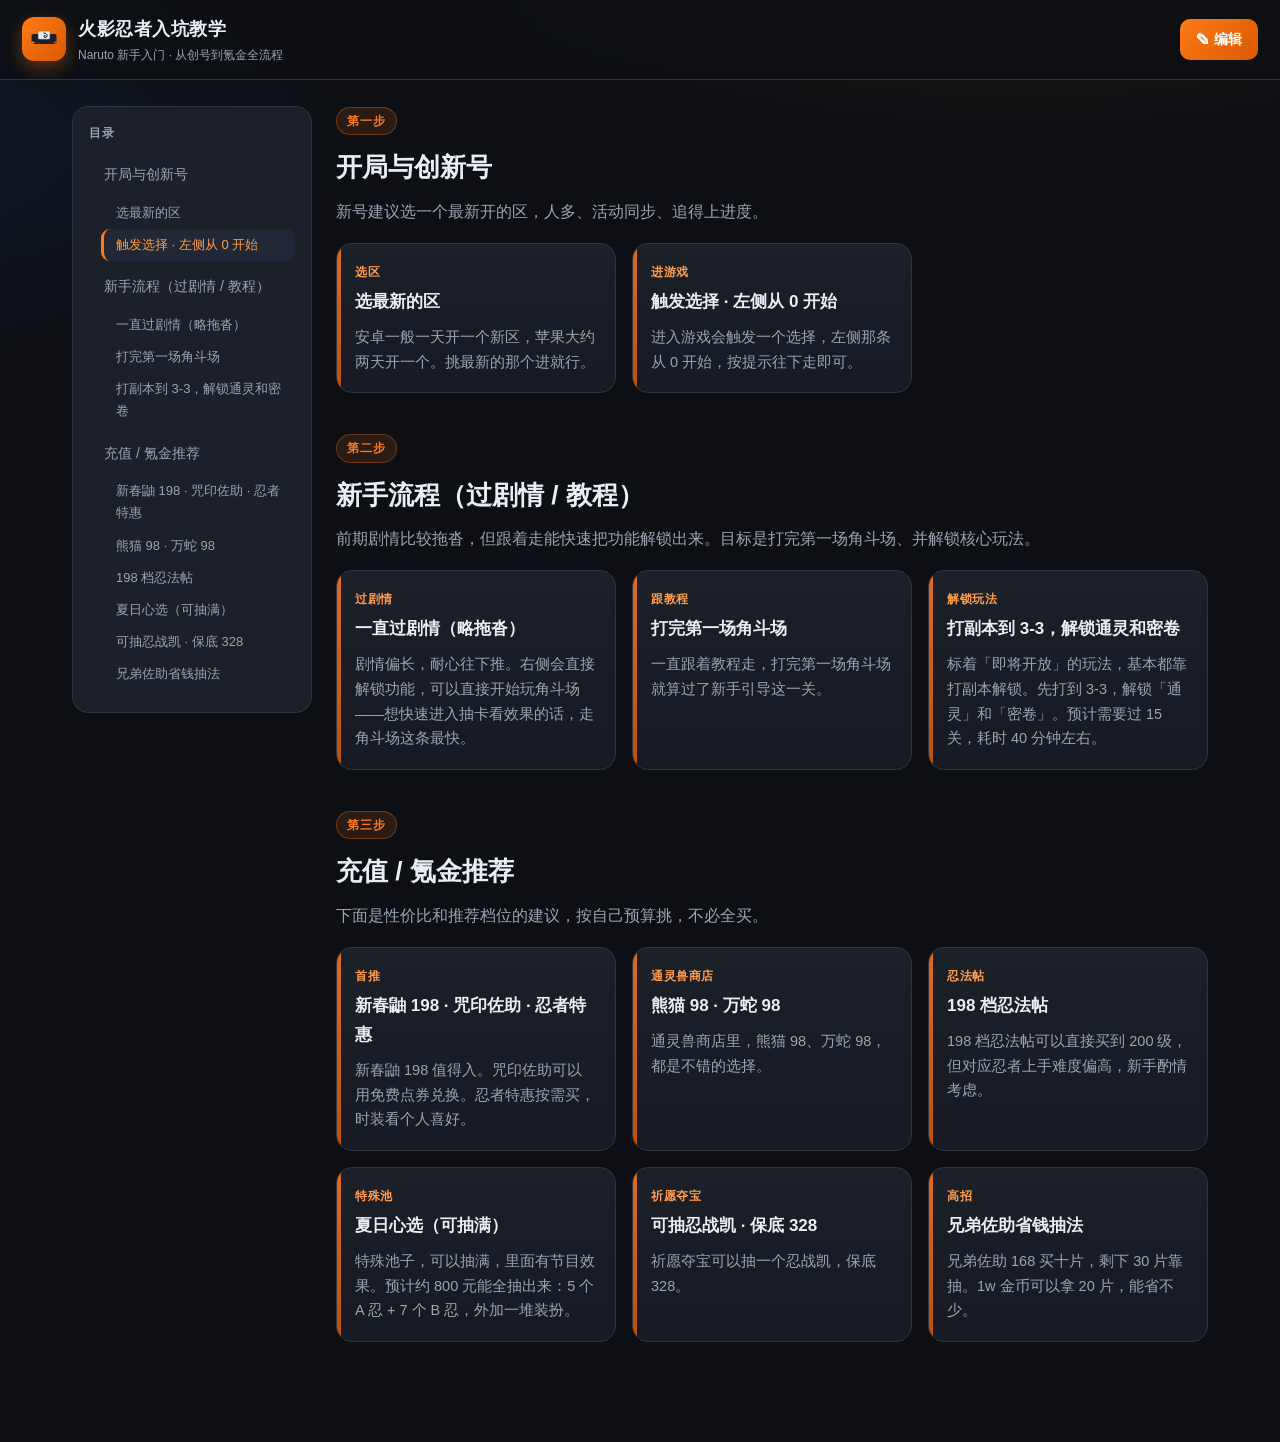
==== index.html @ 10909a41 "初始化火影忍者入坑教学静态站点 目录树+卡片结构，含展示页与密码保护的可视化编辑页， 支持文字/图片/视频卡片及JSON导入导出。" ====
<!DOCTYPE html>
<html lang="zh-CN">
<head>
  <meta charset="UTF-8" />
  <meta name="viewport" content="width=device-width, initial-scale=1.0" />
  <title>火影忍者入坑教学</title>
  <link rel="icon" href="assets/logo.svg" />
  <link rel="stylesheet" href="assets/style.css" />
</head>
<body>
  <header class="topbar">
    <div class="brand">
      <span class="brand-mark"><img src="assets/logo.svg" alt="" /></span>
      <span class="brand-copy">
        <span class="brand-title" id="site-title">火影忍者入坑教学</span>
        <span class="brand-subtitle" id="site-subtitle"></span>
      </span>
    </div>
    <nav class="top-actions">
      <a class="btn btn-primary" href="edit.html">✎ 编辑</a>
    </nav>
  </header>

  <main class="layout">
    <aside class="sidebar">
      <h2>目录</h2>
      <ul class="toc-list" id="toc"></ul>
    </aside>
    <section class="content" id="content"></section>
  </main>

  <script src="assets/app.js"></script>
</body>
</html>
---- assets/style.css ----
/* ===== 火影忍者入坑教学 · 全站样式 ===== */
:root {
  --bg: #0d0f14;
  --bg-soft: #161a22;
  --panel: #1b2029;
  --panel-2: #212734;
  --line: #2d3442;
  --text: #e9edf4;
  --text-dim: #9aa4b4;
  --orange: #ff7a18;
  --orange-2: #ff9d4d;
  --orange-deep: #d95a00;
  --blue: #3aa0ff;
  --green: #4ad991;
  --red: #ff5a5a;
  --radius: 16px;
  --shadow: 0 10px 30px rgba(0,0,0,.35);
}

* { box-sizing: border-box; }
html, body { margin: 0; padding: 0; }
body {
  background:
    radial-gradient(1200px 500px at 80% -10%, rgba(255,122,24,.12), transparent 60%),
    radial-gradient(900px 400px at -10% 10%, rgba(58,160,255,.08), transparent 55%),
    var(--bg);
  color: var(--text);
  font-family: -apple-system, BlinkMacSystemFont, "Segoe UI", "PingFang SC",
    "Microsoft YaHei", "Hiragino Sans GB", sans-serif;
  line-height: 1.7;
  min-height: 100vh;
  -webkit-font-smoothing: antialiased;
}

a { color: inherit; text-decoration: none; }
button { font-family: inherit; cursor: pointer; }

/* ===== 顶部栏 ===== */
.topbar {
  position: sticky;
  top: 0;
  z-index: 20;
  display: flex;
  align-items: center;
  justify-content: space-between;
  gap: 16px;
  padding: 14px 22px;
  background: rgba(13,15,20,.82);
  backdrop-filter: blur(10px);
  border-bottom: 1px solid var(--line);
}
.brand { display: flex; align-items: center; gap: 12px; }
.brand-mark {
  width: 44px; height: 44px;
  display: grid; place-items: center;
  border-radius: 12px;
  background: linear-gradient(135deg, var(--orange), var(--orange-deep));
  box-shadow: 0 6px 18px rgba(255,122,24,.35);
  flex: 0 0 auto;
}
.brand-mark img, .brand-mark svg { width: 30px; height: 30px; }
.brand-title { font-size: 18px; font-weight: 800; letter-spacing: .5px; display: block; }
.brand-subtitle { font-size: 12px; color: var(--text-dim); display: block; }

.top-actions { display: flex; align-items: center; gap: 10px; }
.btn {
  display: inline-flex; align-items: center; gap: 8px;
  padding: 9px 16px;
  border-radius: 10px;
  border: 1px solid var(--line);
  background: var(--panel);
  color: var(--text);
  font-size: 14px;
  transition: .15s;
}
.btn:hover { border-color: var(--orange); color: var(--orange-2); }
.btn-primary {
  background: linear-gradient(135deg, var(--orange), var(--orange-deep));
  border: none; color: #fff; font-weight: 700;
}
.btn-primary:hover { color: #fff; filter: brightness(1.08); }
.btn-danger { border-color: #5a2b2b; color: #ff8a8a; }
.btn-danger:hover { border-color: var(--red); color: var(--red); }

/* ===== 布局 ===== */
.layout {
  display: grid;
  grid-template-columns: 240px 1fr;
  gap: 24px;
  max-width: 1180px;
  margin: 0 auto;
  padding: 26px 22px 60px;
}

/* 侧边目录 */
.sidebar {
  position: sticky;
  top: 84px;
  align-self: start;
  background: var(--panel);
  border: 1px solid var(--line);
  border-radius: var(--radius);
  padding: 16px;
  max-height: calc(100vh - 110px);
  overflow: auto;
}
.sidebar h2 {
  font-size: 12px;
  text-transform: uppercase;
  letter-spacing: 1px;
  color: var(--text-dim);
  margin: 0 0 12px;
}
.toc-list { list-style: none; margin: 0; padding: 0; }
.toc-list > li { margin-bottom: 4px; }
.toc-link {
  display: block;
  padding: 8px 12px;
  border-radius: 9px;
  font-size: 14px;
  color: var(--text-dim);
  border-left: 3px solid transparent;
  transition: .15s;
}
.toc-link:hover, .toc-link.active {
  color: var(--orange-2);
  background: var(--panel-2);
  border-left-color: var(--orange);
}
.toc-sub { list-style: none; margin: 2px 0 6px; padding-left: 12px; }
.toc-sub .toc-link { font-size: 13px; padding: 5px 12px; }

/* 内容主体 */
.content { min-width: 0; }
.chapter { margin-bottom: 40px; scroll-margin-top: 92px; }
.chapter-head { margin-bottom: 18px; }
.eyebrow {
  display: inline-block;
  font-size: 12px;
  font-weight: 700;
  letter-spacing: 1px;
  color: var(--orange);
  background: rgba(255,122,24,.12);
  border: 1px solid rgba(255,122,24,.3);
  padding: 3px 10px;
  border-radius: 999px;
  margin-bottom: 10px;
}
.chapter-title { font-size: 26px; font-weight: 800; margin: 0 0 8px; }
.chapter-desc { color: var(--text-dim); margin: 0; max-width: 720px; }

.cards { display: grid; grid-template-columns: repeat(auto-fill, minmax(280px, 1fr)); gap: 16px; margin-top: 18px; }
.card {
  background: linear-gradient(180deg, var(--panel), var(--bg-soft));
  border: 1px solid var(--line);
  border-radius: var(--radius);
  padding: 18px;
  transition: .18s;
  position: relative;
  overflow: hidden;
}
.card::before {
  content: "";
  position: absolute; left: 0; top: 0; bottom: 0;
  width: 4px;
  background: linear-gradient(var(--orange), var(--orange-deep));
  opacity: .85;
}
.card:hover { transform: translateY(-3px); border-color: rgba(255,122,24,.5); box-shadow: var(--shadow); }
.card-eyebrow { font-size: 12px; font-weight: 700; color: var(--orange-2); letter-spacing: .5px; }
.card-title { font-size: 17px; font-weight: 700; margin: 6px 0 8px; }
.card-body { color: var(--text-dim); font-size: 14.5px; white-space: pre-wrap; }
.card-img { width: 100%; border-radius: 10px; margin-bottom: 10px; display: block; }
.card-video {
  position: relative;
  width: 100%;
  aspect-ratio: 16 / 9;
  border-radius: 10px;
  overflow: hidden;
  background: #000;
  margin-bottom: 10px;
}
.card-video iframe { position: absolute; inset: 0; width: 100%; height: 100%; border: 0; }

.empty-state {
  text-align: center;
  color: var(--text-dim);
  padding: 80px 20px;
  border: 1px dashed var(--line);
  border-radius: var(--radius);
}
.empty-state strong { color: var(--text); display: block; font-size: 18px; margin-bottom: 8px; }

/* ===== 编辑页 ===== */
.editor-auth {
  position: fixed; inset: 0;
  display: grid; place-items: center;
  background: var(--bg);
  z-index: 100;
  padding: 20px;
}
.editor-auth.hidden { display: none; }
.auth-card {
  width: 100%; max-width: 380px;
  background: var(--panel);
  border: 1px solid var(--line);
  border-radius: var(--radius);
  padding: 30px;
  box-shadow: var(--shadow);
}
.auth-card .brand-mark { width: 54px; height: 54px; margin: 0 auto 16px; }
.auth-card .brand-mark svg { width: 36px; height: 36px; }
.auth-card h1 { font-size: 20px; text-align: center; margin: 0 0 4px; }
.auth-card p { text-align: center; color: var(--text-dim); font-size: 13px; margin: 0 0 20px; }
.auth-error { color: var(--red); font-size: 13px; min-height: 18px; text-align: center; margin-top: 8px; }

.field { display: block; margin-bottom: 14px; }
.field span { display: block; font-size: 13px; color: var(--text-dim); margin-bottom: 6px; }
.field input, .field textarea, .field select {
  width: 100%;
  background: var(--bg-soft);
  border: 1px solid var(--line);
  border-radius: 10px;
  padding: 10px 12px;
  color: var(--text);
  font-size: 14px;
  font-family: inherit;
}
.field textarea { min-height: 110px; resize: vertical; }
.field input:focus, .field textarea:focus, .field select:focus {
  outline: none; border-color: var(--orange);
}

.editor-toolbar {
  display: flex; flex-wrap: wrap; gap: 10px;
  max-width: 1180px; margin: 0 auto; padding: 18px 22px 0;
}
.editor-main { max-width: 1180px; margin: 0 auto; padding: 18px 22px 60px; }
.editor-status { font-size: 13px; color: var(--green); padding: 8px 0; min-height: 20px; }

/* 目录树 */
.tree { list-style: none; margin: 0; padding: 0; }
.tree-node { margin: 6px 0; }
.node-row {
  display: flex; align-items: center; gap: 10px;
  background: var(--panel);
  border: 1px solid var(--line);
  border-radius: 12px;
  padding: 10px 12px;
}
.node-row:hover { border-color: rgba(255,122,24,.4); }
.node-type-badge {
  font-size: 11px; font-weight: 700;
  padding: 2px 8px; border-radius: 6px;
  background: var(--panel-2); color: var(--text-dim);
  flex: 0 0 auto;
}
.node-type-badge.text { color: var(--orange-2); }
.node-type-badge.image { color: var(--green); }
.node-type-badge.video { color: var(--blue); }
.node-info { flex: 1; min-width: 0; }
.node-info .n-title { font-weight: 600; font-size: 15px; overflow: hidden; text-overflow: ellipsis; white-space: nowrap; }
.node-info .n-eyebrow { font-size: 12px; color: var(--text-dim); }
.node-actions { display: flex; gap: 6px; flex: 0 0 auto; }
.icon-btn {
  width: 32px; height: 32px;
  display: grid; place-items: center;
  border-radius: 8px;
  border: 1px solid var(--line);
  background: var(--bg-soft);
  color: var(--text-dim);
  font-size: 15px;
  transition: .15s;
}
.icon-btn:hover { color: var(--orange-2); border-color: var(--orange); }
.icon-btn.del:hover { color: var(--red); border-color: var(--red); }
.tree-children { list-style: none; margin: 6px 0 6px 26px; padding-left: 14px; border-left: 2px dashed var(--line); }

/* 弹窗 */
.modal { position: fixed; inset: 0; z-index: 90; display: none; }
.modal.open { display: block; }
.modal-backdrop { position: absolute; inset: 0; background: rgba(0,0,0,.6); }
.modal-dialog {
  position: relative;
  max-width: 560px;
  margin: 5vh auto;
  max-height: 90vh;
  overflow: auto;
  background: var(--panel);
  border: 1px solid var(--line);
  border-radius: var(--radius);
  padding: 24px;
  box-shadow: var(--shadow);
}
.modal-head { display: flex; align-items: center; justify-content: space-between; margin-bottom: 18px; }
.modal-head h2 { margin: 0; font-size: 19px; }
.type-picker { display: flex; gap: 10px; margin-bottom: 16px; }
.type-picker label {
  flex: 1;
  display: flex; align-items: center; justify-content: center; gap: 6px;
  padding: 10px;
  border: 1px solid var(--line);
  border-radius: 10px;
  background: var(--bg-soft);
  font-size: 14px;
  cursor: pointer;
  transition: .15s;
}
.type-picker input { display: none; }
.type-picker label:has(input:checked) {
  border-color: var(--orange);
  background: rgba(255,122,24,.12);
  color: var(--orange-2);
}
.modal-actions { display: flex; justify-content: flex-end; gap: 10px; margin-top: 20px; }

.upload-preview { margin-top: 8px; }
.upload-preview img { max-width: 100%; border-radius: 10px; border: 1px solid var(--line); }
.video-preview { margin-top: 10px; aspect-ratio: 16/9; border-radius: 10px; overflow: hidden; background:#000; display:none; }
.video-preview.show { display: block; }
.video-preview iframe { width: 100%; height: 100%; border: 0; }
.hint { font-size: 12px; color: var(--text-dim); margin-top: 4px; }

.sr-only { position: absolute; width: 1px; height: 1px; overflow: hidden; clip: rect(0 0 0 0); }

/* ===== 响应式 ===== */
@media (max-width: 860px) {
  .layout { grid-template-columns: 1fr; }
  .sidebar { position: static; max-height: none; order: -1; }
  .brand-subtitle { display: none; }
  .cards { grid-template-columns: 1fr; }
}
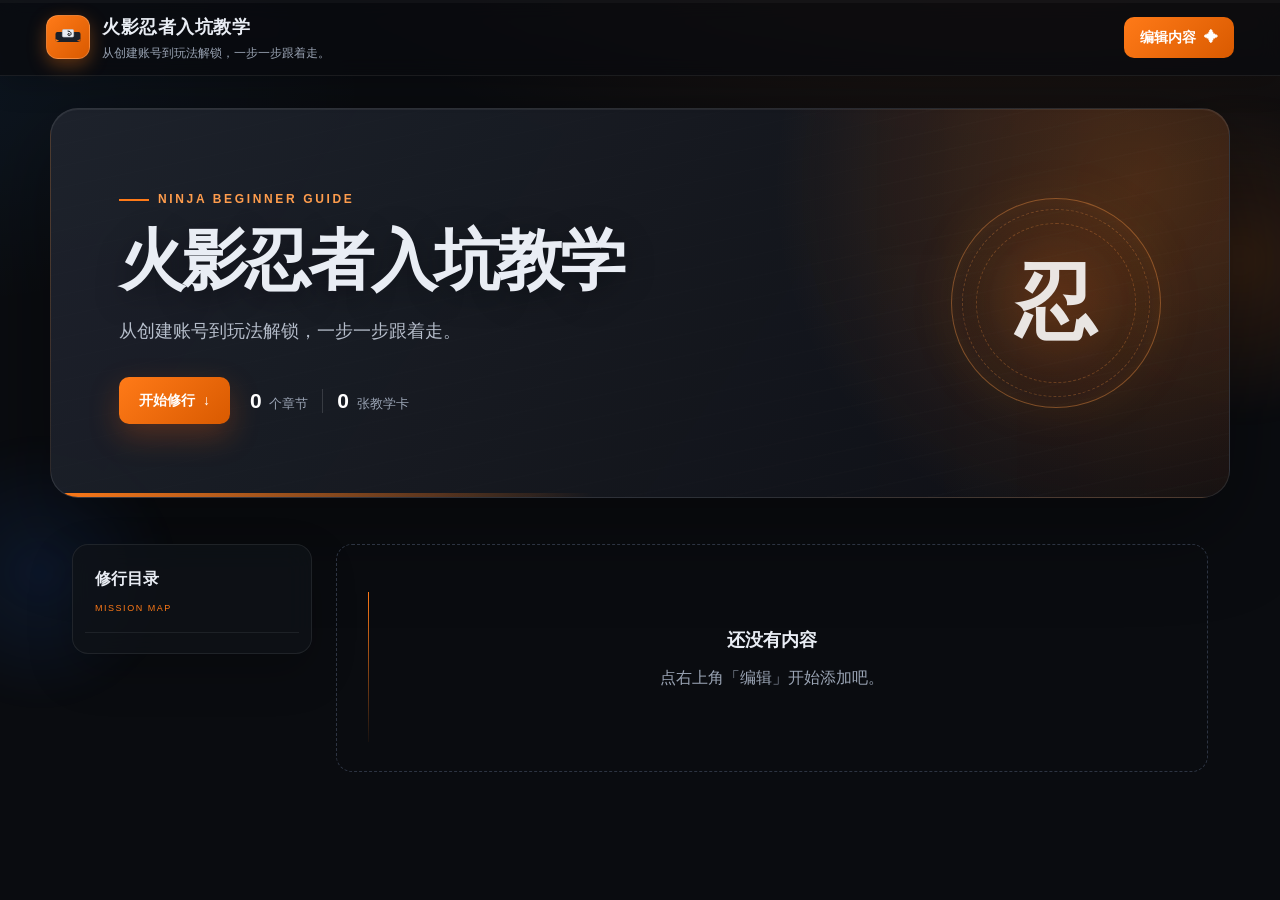
==== commit 26ea3a54: "升级展示页并隔离公开内容与本地草稿 让访客始终读取已发布内容，同时为编辑预览保留 IndexedDB 草稿，并完善忍者主题与阅读交互。" ====
--- a/index.html
+++ b/index.html
@@ -7,28 +7,52 @@
   <link rel="icon" href="assets/logo.svg" />
   <link rel="stylesheet" href="assets/style.css" />
 </head>
-<body>
+<body class="public-page">
+  <div class="scroll-progress" aria-hidden="true"><span id="scroll-progress-bar"></span></div>
+  <div class="chakra-orb chakra-orb-one" aria-hidden="true"></div>
+  <div class="chakra-orb chakra-orb-two" aria-hidden="true"></div>
+
   <header class="topbar">
-    <div class="brand">
+    <a class="brand" href="#top" aria-label="返回顶部">
       <span class="brand-mark"><img src="assets/logo.svg" alt="" /></span>
       <span class="brand-copy">
         <span class="brand-title" id="site-title">火影忍者入坑教学</span>
         <span class="brand-subtitle" id="site-subtitle"></span>
       </span>
-    </div>
+    </a>
     <nav class="top-actions">
-      <a class="btn btn-primary" href="edit.html">✎ 编辑</a>
+      <span class="draft-badge" id="draft-badge" hidden>本地草稿预览</span>
+      <a class="btn btn-primary" href="edit.html"><span>编辑内容</span><b aria-hidden="true">✦</b></a>
     </nav>
   </header>
 
+  <section class="hero" id="top">
+    <div class="hero-mark" aria-hidden="true"><span></span></div>
+    <div class="hero-copy">
+      <span class="hero-kicker">NINJA BEGINNER GUIDE</span>
+      <h1 id="hero-title">火影忍者手游基础入坑指南</h1>
+      <p id="hero-subtitle">从创建账号到玩法解锁，一步一步跟着走。</p>
+      <div class="hero-actions">
+        <a class="btn btn-primary hero-cta" href="#content">开始修行 <span aria-hidden="true">↓</span></a>
+        <div class="hero-stats" aria-label="指南内容统计">
+          <span><strong id="chapter-count">0</strong> 个章节</span>
+          <i></i>
+          <span><strong id="card-count">0</strong> 张教学卡</span>
+        </div>
+      </div>
+    </div>
+    <div class="hero-seal" aria-hidden="true"><span>忍</span></div>
+  </section>
+
   <main class="layout">
     <aside class="sidebar">
-      <h2>目录</h2>
+      <div class="sidebar-head"><span>修行目录</span><small>MISSION MAP</small></div>
       <ul class="toc-list" id="toc"></ul>
     </aside>
     <section class="content" id="content"></section>
   </main>
 
+  <button class="back-top" id="back-top" type="button" aria-label="返回顶部">↑</button>
   <script src="assets/app.js"></script>
 </body>
 </html>
--- a/assets/style.css
+++ b/assets/style.css
@@ -19,6 +19,12 @@
 
 * { box-sizing: border-box; }
 html, body { margin: 0; padding: 0; }
+body.bg-image {
+  background-size: cover;
+  background-position: center;
+  background-attachment: fixed;
+  background-repeat: no-repeat;
+}
 body {
   background:
     radial-gradient(1200px 500px at 80% -10%, rgba(255,122,24,.12), transparent 60%),
@@ -170,7 +176,63 @@
 .card-eyebrow { font-size: 12px; font-weight: 700; color: var(--orange-2); letter-spacing: .5px; }
 .card-title { font-size: 17px; font-weight: 700; margin: 6px 0 8px; }
 .card-body { color: var(--text-dim); font-size: 14.5px; white-space: pre-wrap; }
-.card-img { width: 100%; border-radius: 10px; margin-bottom: 10px; display: block; }
+.card-imgs { margin-bottom: 10px; display: grid; gap: 6px; }
+.card-imgs.multi { grid-template-columns: repeat(2, 1fr); }
+.card-img { width: 100%; border-radius: 10px; display: block; }
+.card-img.zoomable { cursor: zoom-in; transition: filter .15s; }
+.card-img.zoomable:hover { filter: brightness(1.08); }
+.card-imgs.multi .card-img { aspect-ratio: 1 / 1; object-fit: cover; }
+
+/* 灯箱 */
+.lightbox {
+  position: fixed; inset: 0; z-index: 200;
+  display: none; place-items: center;
+  background: rgba(0,0,0,.88);
+  padding: 24px;
+  cursor: zoom-out;
+}
+.lightbox.open { display: grid; }
+.lightbox img { max-width: 96vw; max-height: 90vh; border-radius: 10px; box-shadow: 0 20px 60px rgba(0,0,0,.6); }
+.lightbox-close {
+  position: absolute; top: 18px; right: 24px;
+  font-size: 30px; color: #fff; cursor: pointer; line-height: 1;
+  opacity: .8; z-index: 2;
+}
+.lightbox-close:hover { opacity: 1; }
+.lightbox-nav {
+  position: absolute; top: 50%; transform: translateY(-50%);
+  width: 52px; height: 52px; border-radius: 50%;
+  border: none; background: rgba(255,255,255,.14); color: #fff;
+  font-size: 30px; line-height: 1; cursor: pointer;
+  display: grid; place-items: center; z-index: 2;
+  transition: background .15s;
+}
+.lightbox-nav:hover { background: rgba(255,122,24,.8); }
+.lightbox-nav.prev { left: 20px; }
+.lightbox-nav.next { right: 20px; }
+.lightbox-count {
+  position: absolute; bottom: 22px; left: 50%; transform: translateX(-50%);
+  color: #fff; font-size: 14px; background: rgba(0,0,0,.5);
+  padding: 4px 12px; border-radius: 999px;
+}
+@media (max-width: 860px) {
+  .lightbox-nav { width: 42px; height: 42px; font-size: 24px; }
+  .lightbox-nav.prev { left: 8px; }
+  .lightbox-nav.next { right: 8px; }
+}
+
+/* 编辑页多图缩略 */
+.img-thumbs { display: flex; flex-wrap: wrap; gap: 10px; margin-top: 10px; }
+.img-thumb { position: relative; width: 92px; height: 92px; border-radius: 10px; overflow: hidden; border: 1px solid var(--line); }
+.img-thumb img { width: 100%; height: 100%; object-fit: cover; display: block; }
+.img-thumb-del {
+  position: absolute; top: 3px; right: 3px;
+  width: 22px; height: 22px; border-radius: 50%;
+  border: none; background: rgba(0,0,0,.65); color: #fff;
+  font-size: 13px; line-height: 1; cursor: pointer;
+  display: grid; place-items: center;
+}
+.img-thumb-del:hover { background: var(--red); }
 .card-video {
   position: relative;
   width: 100%;
@@ -330,3 +392,418 @@
   .brand-subtitle { display: none; }
   .cards { grid-template-columns: 1fr; }
 }
+
+/* ========================================================================== */
+/* 展示页 V2 · 原创忍者主题                                                   */
+/* ========================================================================== */
+html { scroll-behavior: smooth; }
+.public-page {
+  --panel: rgba(23, 27, 35, .82);
+  --panel-2: rgba(32, 38, 49, .92);
+  overflow-x: hidden;
+  background-color: #0a0c10;
+}
+.public-page::before {
+  content: "";
+  position: fixed;
+  inset: 0;
+  z-index: -3;
+  pointer-events: none;
+  opacity: .2;
+  background-image:
+    linear-gradient(rgba(255,255,255,.025) 1px, transparent 1px),
+    linear-gradient(90deg, rgba(255,255,255,.025) 1px, transparent 1px);
+  background-size: 44px 44px;
+  mask-image: radial-gradient(circle at 50% 18%, #000 10%, transparent 72%);
+}
+.scroll-progress {
+  position: fixed;
+  top: 0; left: 0; right: 0;
+  z-index: 100;
+  height: 3px;
+  background: rgba(255,255,255,.03);
+}
+.scroll-progress span {
+  display: block;
+  width: 100%; height: 100%;
+  transform: scaleX(0);
+  transform-origin: left;
+  background: linear-gradient(90deg, #ff5a00, #ffb14a, #ff6a00);
+  box-shadow: 0 0 14px rgba(255,122,24,.75);
+  will-change: transform;
+}
+.chakra-orb {
+  position: fixed;
+  z-index: -2;
+  border-radius: 50%;
+  pointer-events: none;
+  filter: blur(8px);
+  animation: chakra-float 10s ease-in-out infinite;
+}
+.chakra-orb-one {
+  width: 340px; height: 340px;
+  top: 90px; right: -130px;
+  background: radial-gradient(circle, rgba(255,122,24,.16), transparent 68%);
+}
+.chakra-orb-two {
+  width: 280px; height: 280px;
+  left: -100px; top: 48%;
+  background: radial-gradient(circle, rgba(38,118,255,.11), transparent 68%);
+  animation-delay: -4s;
+}
+@keyframes chakra-float {
+  0%, 100% { transform: translate3d(0, 0, 0) scale(1); }
+  50% { transform: translate3d(0, -25px, 0) scale(1.07); }
+}
+
+.public-page .topbar {
+  min-height: 74px;
+  padding: 12px clamp(16px, 4vw, 46px);
+  background: rgba(9, 11, 15, .72);
+  border-bottom-color: rgba(255,255,255,.07);
+  box-shadow: 0 8px 30px rgba(0,0,0,.18);
+}
+.public-page .brand { min-width: 0; }
+.public-page .brand-mark {
+  position: relative;
+  overflow: hidden;
+  border: 1px solid rgba(255,255,255,.18);
+}
+.public-page .brand-mark::after {
+  content: "";
+  position: absolute;
+  inset: -40% auto -40% -80%;
+  width: 45%;
+  transform: rotate(18deg);
+  background: rgba(255,255,255,.24);
+  animation: mark-shine 5s ease-in-out infinite;
+}
+@keyframes mark-shine {
+  0%, 55% { left: -80%; }
+  75%, 100% { left: 140%; }
+}
+.public-page .brand-title {
+  max-width: min(58vw, 660px);
+  overflow: hidden;
+  text-overflow: ellipsis;
+  white-space: nowrap;
+}
+.draft-badge {
+  border: 1px solid rgba(74,217,145,.35);
+  background: rgba(74,217,145,.1);
+  color: #80edb4;
+  border-radius: 999px;
+  padding: 5px 10px;
+  font-size: 12px;
+}
+
+/* 首屏 */
+.hero {
+  position: relative;
+  isolation: isolate;
+  display: grid;
+  grid-template-columns: minmax(0, 1fr) auto;
+  align-items: center;
+  gap: 38px;
+  width: min(1180px, calc(100% - 44px));
+  min-height: 390px;
+  margin: 32px auto 20px;
+  padding: clamp(32px, 6vw, 68px);
+  overflow: hidden;
+  border: 1px solid rgba(255,255,255,.1);
+  border-radius: 28px;
+  background:
+    radial-gradient(circle at 92% 20%, rgba(255,122,24,.23), transparent 32%),
+    linear-gradient(125deg, rgba(31,35,45,.94), rgba(13,15,20,.84));
+  box-shadow: 0 30px 90px rgba(0,0,0,.38), inset 0 1px rgba(255,255,255,.07);
+  animation: hero-enter .7s cubic-bezier(.2,.75,.25,1) both;
+}
+.hero::before {
+  content: "";
+  position: absolute;
+  z-index: -1;
+  inset: 0;
+  opacity: .16;
+  background:
+    repeating-linear-gradient(-12deg, transparent 0 19px, rgba(255,255,255,.05) 20px 21px),
+    linear-gradient(90deg, transparent 0 64%, rgba(255,122,24,.15));
+}
+.hero::after {
+  content: "";
+  position: absolute;
+  left: 0; bottom: 0;
+  width: 46%; height: 4px;
+  background: linear-gradient(90deg, var(--orange), transparent);
+}
+@keyframes hero-enter {
+  from { opacity: 0; transform: translateY(20px) scale(.985); }
+  to { opacity: 1; transform: none; }
+}
+.hero-copy { max-width: 800px; }
+.hero-kicker {
+  display: inline-flex;
+  align-items: center;
+  gap: 9px;
+  margin-bottom: 15px;
+  color: var(--orange-2);
+  font-size: 12px;
+  font-weight: 800;
+  letter-spacing: .22em;
+}
+.hero-kicker::before { content: ""; width: 30px; height: 2px; background: var(--orange); }
+.hero h1 {
+  margin: 0;
+  max-width: 900px;
+  font-size: clamp(34px, 5.2vw, 66px);
+  line-height: 1.08;
+  letter-spacing: -.045em;
+  text-wrap: balance;
+  text-shadow: 0 8px 30px rgba(0,0,0,.38);
+}
+.hero-copy > p {
+  max-width: 650px;
+  margin: 20px 0 0;
+  color: #b6becb;
+  font-size: clamp(15px, 2vw, 18px);
+}
+.hero-actions { display: flex; flex-wrap: wrap; align-items: center; gap: 20px; margin-top: 30px; }
+.hero-cta { padding: 12px 20px; box-shadow: 0 12px 30px rgba(255,105,15,.25); }
+.hero-stats {
+  display: inline-flex;
+  align-items: center;
+  gap: 14px;
+  color: var(--text-dim);
+  font-size: 13px;
+}
+.hero-stats strong { margin-right: 4px; color: #fff; font-size: 21px; }
+.hero-stats i { width: 1px; height: 24px; background: rgba(255,255,255,.14); }
+.hero-seal {
+  position: relative;
+  display: grid;
+  place-items: center;
+  width: clamp(130px, 17vw, 210px);
+  aspect-ratio: 1;
+  border: 1px solid rgba(255,151,64,.42);
+  border-radius: 50%;
+  color: rgba(255,255,255,.88);
+  font: 800 clamp(50px, 7vw, 82px)/1 serif;
+  background: radial-gradient(circle, rgba(255,112,18,.2), rgba(255,112,18,.025) 62%, transparent 64%);
+  box-shadow: inset 0 0 40px rgba(255,122,24,.12), 0 0 50px rgba(255,122,24,.08);
+  animation: seal-breathe 4s ease-in-out infinite;
+}
+.hero-seal::before, .hero-seal::after {
+  content: "";
+  position: absolute;
+  border-radius: 50%;
+  border: 1px dashed rgba(255,151,64,.28);
+}
+.hero-seal::before { inset: 10px; animation: seal-spin 18s linear infinite; }
+.hero-seal::after { inset: 24px; }
+@keyframes seal-spin { to { transform: rotate(360deg); } }
+@keyframes seal-breathe { 50% { transform: scale(1.035); filter: brightness(1.14); } }
+.hero-mark { display: none; }
+
+/* 目录与修行路线 */
+.public-page .layout { padding-top: 26px; }
+.public-page .sidebar {
+  top: 98px;
+  padding: 12px;
+  border-color: rgba(255,255,255,.08);
+  background: rgba(15,18,24,.78);
+  box-shadow: 0 18px 45px rgba(0,0,0,.22);
+  backdrop-filter: blur(14px);
+}
+.sidebar-head { padding: 8px 10px 13px; border-bottom: 1px solid rgba(255,255,255,.07); margin-bottom: 8px; }
+.sidebar-head span { display: block; font-weight: 800; }
+.sidebar-head small { color: var(--orange); font-size: 9px; letter-spacing: .17em; }
+.public-page .toc-link { position: relative; border-left: 0; transition: color .2s, background .2s, transform .2s; }
+.public-page .toc-link::before {
+  content: "";
+  position: absolute;
+  left: 0; top: 50%;
+  width: 3px; height: 0;
+  transform: translateY(-50%);
+  border-radius: 4px;
+  background: var(--orange);
+  transition: height .2s;
+}
+.public-page .toc-link:hover { transform: translateX(2px); }
+.public-page .toc-link.active::before { height: 56%; }
+.public-page .toc-link.active { color: #fff; background: linear-gradient(90deg, rgba(255,122,24,.16), transparent); }
+.public-page .content { position: relative; }
+.public-page .content::before {
+  content: "";
+  position: absolute;
+  top: 48px; bottom: 30px; left: 32px;
+  width: 1px;
+  background: linear-gradient(var(--orange), rgba(255,122,24,.05));
+}
+.public-page .chapter { position: relative; margin-bottom: 64px; }
+.public-page .chapter-head {
+  position: relative;
+  z-index: 2;
+  display: grid;
+  grid-template-columns: 66px minmax(0, 1fr);
+  gap: 22px;
+  align-items: start;
+  margin-bottom: 24px;
+}
+.chapter-number {
+  display: grid;
+  place-items: center;
+  width: 66px; height: 66px;
+  border-radius: 20px;
+  border: 1px solid rgba(255,144,54,.38);
+  color: #fff;
+  font-size: 20px;
+  font-weight: 900;
+  background: linear-gradient(145deg, #ff8428, #c74600);
+  box-shadow: 0 13px 26px rgba(226,79,0,.22), inset 0 1px rgba(255,255,255,.25);
+}
+.chapter-head-copy { min-width: 0; padding-top: 1px; }
+.public-page .chapter-title { font-size: clamp(25px, 3.3vw, 36px); letter-spacing: -.025em; }
+.public-page .chapter-desc { max-width: 780px; font-size: 15px; }
+.public-page .eyebrow { padding: 2px 9px; border: 0; background: rgba(255,122,24,.1); }
+
+/* 教学卡片 */
+.public-page .cards { grid-template-columns: repeat(auto-fit, minmax(270px, 1fr)); gap: 18px; margin-left: 88px; }
+.public-page .card {
+  isolation: isolate;
+  min-height: 150px;
+  padding: 20px;
+  border-color: rgba(255,255,255,.09);
+  background:
+    linear-gradient(145deg, rgba(35,40,51,.92), rgba(17,20,27,.91));
+  box-shadow: 0 14px 35px rgba(0,0,0,.18), inset 0 1px rgba(255,255,255,.04);
+  backdrop-filter: blur(12px);
+  transition: transform .25s cubic-bezier(.2,.8,.2,1), border-color .25s, box-shadow .25s;
+}
+.public-page .card::before { width: 3px; opacity: .72; }
+.public-page .card::after {
+  content: "";
+  position: absolute;
+  z-index: -1;
+  inset: 0;
+  opacity: 0;
+  background: linear-gradient(110deg, transparent 15%, rgba(255,255,255,.07) 45%, transparent 70%);
+  transform: translateX(-100%);
+  transition: transform .55s, opacity .2s;
+}
+.public-page .card:hover {
+  transform: translateY(-6px);
+  border-color: rgba(255,137,48,.46);
+  box-shadow: 0 23px 52px rgba(0,0,0,.3), 0 0 0 1px rgba(255,122,24,.08);
+}
+.public-page .card:hover::after { opacity: 1; transform: translateX(100%); }
+.public-page .card-title { font-size: 18px; line-height: 1.45; }
+.public-page .card-body { color: #b2bbc9; }
+.public-page .card-imgs {
+  overflow: hidden;
+  border-radius: 12px;
+  background: #090a0d;
+}
+.public-page .card-img {
+  border-radius: 0;
+  transition: transform .35s, filter .25s;
+}
+.public-page .card-img.zoomable:hover { transform: scale(1.025); filter: brightness(1.09) saturate(1.05); }
+
+/* 滚入动画 */
+.reveal { opacity: 0; transform: translateY(22px); }
+.reveal.is-visible {
+  opacity: 1;
+  transform: none;
+  transition: opacity .6s ease, transform .65s cubic-bezier(.2,.75,.2,1);
+}
+.card.reveal.is-visible { transition-delay: calc(var(--card-index, 0) * 55ms); }
+
+/* 灯箱与返回顶部 */
+.public-page .lightbox { backdrop-filter: blur(12px); animation: lightbox-in .2s ease; }
+.public-page .lightbox img { animation: lightbox-image-in .25s cubic-bezier(.2,.8,.2,1); }
+@keyframes lightbox-in { from { opacity: 0; } }
+@keyframes lightbox-image-in { from { opacity: 0; transform: scale(.94); } }
+.back-top {
+  position: fixed;
+  right: 22px; bottom: 22px;
+  z-index: 35;
+  width: 44px; height: 44px;
+  border: 1px solid rgba(255,255,255,.16);
+  border-radius: 14px;
+  color: #fff;
+  background: rgba(22,26,34,.86);
+  box-shadow: 0 12px 30px rgba(0,0,0,.3);
+  backdrop-filter: blur(10px);
+  opacity: 0;
+  transform: translateY(12px);
+  pointer-events: none;
+  transition: opacity .2s, transform .2s, border-color .2s;
+}
+.back-top.show { opacity: 1; transform: none; pointer-events: auto; }
+.back-top:hover { border-color: var(--orange); color: var(--orange-2); }
+
+/* 手机端 */
+@media (max-width: 860px) {
+  .public-page .topbar { min-height: 64px; padding: 9px 14px; }
+  .public-page .brand-mark { width: 40px; height: 40px; }
+  .public-page .brand-title { max-width: 56vw; font-size: 15px; }
+  .public-page .top-actions .btn { padding: 8px 11px; font-size: 12px; }
+  .public-page .top-actions .btn b { display: none; }
+  .draft-badge { display: none; }
+  .hero {
+    grid-template-columns: 1fr;
+    width: calc(100% - 24px);
+    min-height: 0;
+    margin: 16px auto 10px;
+    padding: 34px 24px 30px;
+    border-radius: 22px;
+  }
+  .hero-seal {
+    position: absolute;
+    right: -42px; bottom: -58px;
+    width: 170px;
+    opacity: .34;
+  }
+  .hero h1 { padding-right: 0; font-size: clamp(30px, 10vw, 44px); }
+  .hero-actions { align-items: flex-start; flex-direction: column; }
+  .public-page .layout { gap: 20px; padding: 18px 12px 50px; }
+  .public-page .sidebar {
+    position: sticky;
+    z-index: 15;
+    top: 70px;
+    padding: 8px;
+    overflow-x: auto;
+    border-radius: 14px;
+    scrollbar-width: none;
+  }
+  .public-page .sidebar::-webkit-scrollbar { display: none; }
+  .sidebar-head { display: none; }
+  .public-page .toc-list { display: flex; width: max-content; gap: 4px; }
+  .public-page .toc-list > li { margin: 0; }
+  .public-page .toc-sub { display: none; }
+  .public-page .toc-link { padding: 7px 11px; white-space: nowrap; border-radius: 8px; font-size: 12px; }
+  .public-page .toc-link::before { display: none; }
+  .public-page .content::before { left: 25px; }
+  .public-page .chapter { margin-bottom: 50px; }
+  .public-page .chapter-head { grid-template-columns: 52px minmax(0,1fr); gap: 14px; }
+  .chapter-number { width: 52px; height: 52px; border-radius: 16px; font-size: 17px; }
+  .public-page .chapter-title { font-size: 24px; }
+  .public-page .chapter-desc { font-size: 14px; }
+  .public-page .cards { margin-left: 66px; grid-template-columns: minmax(0,1fr); gap: 14px; }
+  .public-page .card { min-height: 0; padding: 17px; }
+  .public-page .card:hover { transform: none; }
+}
+
+@media (max-width: 480px) {
+  .hero-stats { gap: 10px; }
+  .public-page .cards { margin-left: 0; }
+  .public-page .content::before { display: none; }
+  .public-page .chapter-head { grid-template-columns: 46px minmax(0,1fr); gap: 12px; }
+  .chapter-number { width: 46px; height: 46px; border-radius: 14px; }
+  .public-page .card-imgs.multi { grid-template-columns: repeat(2, minmax(0, 1fr)); }
+}
+
+@media (prefers-reduced-motion: reduce) {
+  html { scroll-behavior: auto; }
+  *, *::before, *::after { animation-duration: .01ms !important; animation-iteration-count: 1 !important; transition-duration: .01ms !important; }
+  .reveal { opacity: 1; transform: none; }
+}
